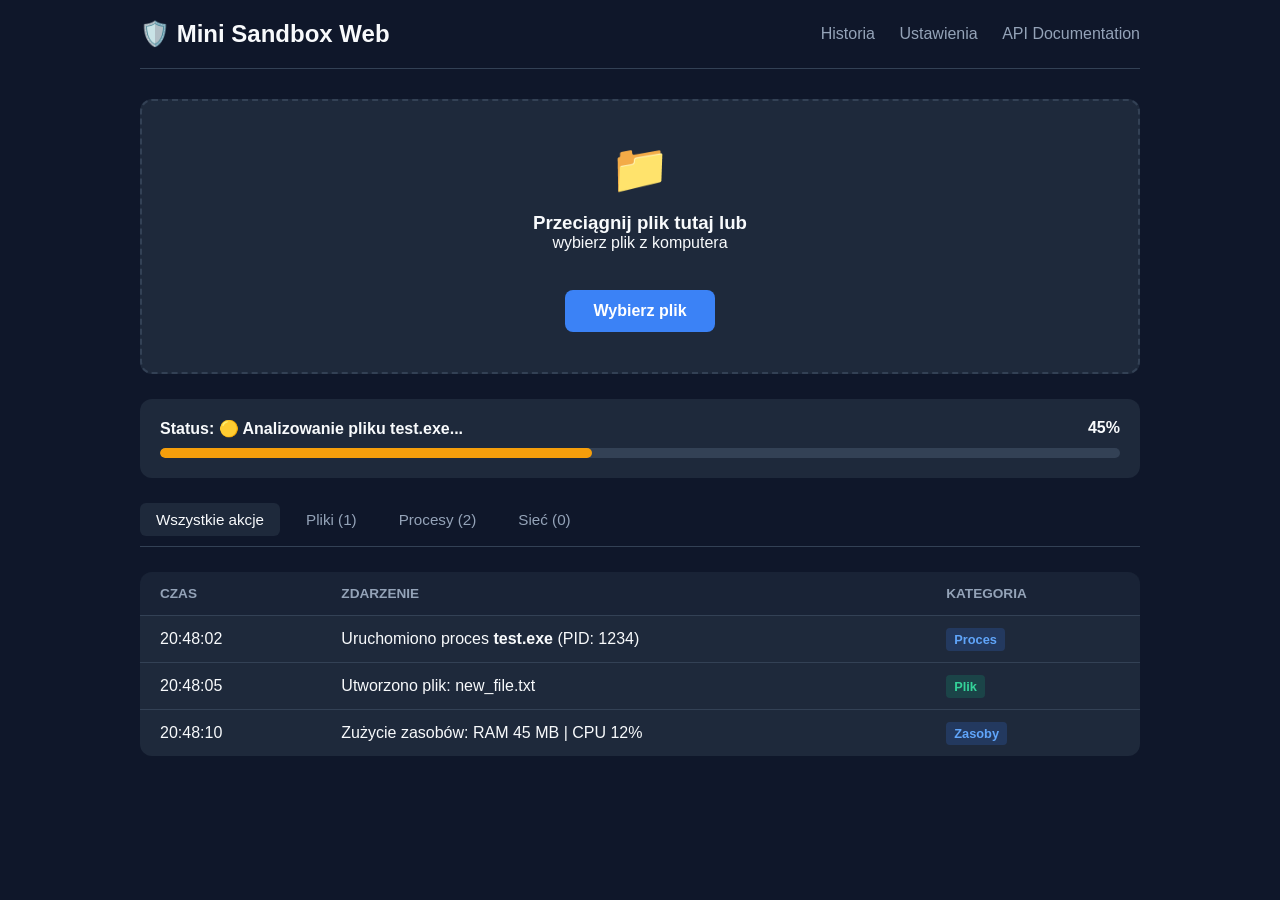
==== index.html @ 750701a5 "Add initial web interface" ====
<!DOCTYPE html>
<html lang="pl">

<head>
  <meta charset="UTF-8">
  <link rel="stylesheet" href="style.css">
  <meta name="viewport" content="width=device-width, initial-scale=1.0">
  <title>Mini Sandbox Web</title>

</head>

<body>

  <header>
    <h1>🛡️ Mini Sandbox Web</h1>
    <nav>
      <a href="#">Historia</a>
      <a href="#">Ustawienia</a>
      <a href="#">API Documentation</a>
    </nav>
  </header>

  <main>
    <!-- Panel Uploadu -->
    <div class="upload-card" id="drop-zone">
      <div class="upload-icon" id="preview-icon">📁</div>
      <img id="image-preview" class="hidden-preview" src="" alt="Podgląd zdjęcia">
      <h3 id="upload-status">Przeciągnij plik tutaj lub</h3>
      <p class="upload-subtext" id="upload-subtext">wybierz plik z komputera</p>
      <br>
      <button class="btn-submit" id="show-btn" onclick="pokazZdjecie()">Wybierz plik</button>
    </div>

    <!-- Kod z wyborem pliku z komputera-->
    <!--<div class="upload-card" id="drop-zone">
      <div class="upload-icon">📁</div>
      <h3>Przeciągnij i upuść plik .exe tutaj</h3>
      <p style="color: var(--text-muted); margin-top: 5px;">lub kliknij, aby wybrać z komputera</p>
      <input type="file" id="file-input" style="display: none;" accept=".exe">
      <br>
      <button class="btn-submit" onclick="document.getElementById('file-input').click()">Wybierz plik</button>
    </div>-->


    <!-- Pasek Postępu Analizy -->
    <div class="status-card">
      <div class="status-header">
        <span>Status: 🟡 Analizowanie pliku test.exe...</span>
        <span>45%</span>
      </div>
      <div class="progress-bar-bg">
        <div class="progress-bar-fill"></div>
      </div>
    </div>

    <!-- Zakładki -->
    <div class="tabs">
      <button class="tab-btn active">Wszystkie akcje</button>
      <button class="tab-btn">Pliki (1)</button>
      <button class="tab-btn">Procesy (2)</button>
      <button class="tab-btn">Sieć (0)</button>
    </div>

    <!-- Tabela z Wynikami na Żywo -->
    <div class="results-card">
      <table>
        <thead>
          <tr>
            <th>Czas</th>
            <th>Zdarzenie</th>
            <th>Kategoria</th>
          </tr>
        </thead>
        <tbody>
          <tr>
            <td>20:48:02</td>
            <td>Uruchomiono proces <b>test.exe</b> (PID: 1234)</td>
            <td><span class="tag tag-process">Proces</span></td>
          </tr>
          <tr>
            <td>20:48:05</td>
            <td>Utworzono plik: <code>new_file.txt</code></td>
            <td><span class="tag tag-file">Plik</span></td>
          </tr>
          <tr>
            <td>20:48:10</td>
            <td>Zużycie zasobów: RAM 45 MB | CPU 12%</td>
            <td><span class="tag tag-process">Zasoby</span></td>
          </tr>
        </tbody>
      </table>
    </div>
  </main>
  <script>
    function pokazZdjecie() {
      // 1. Ukrywamy ikonę folderu
      document.getElementById('preview-icon').style.display = 'none';

      // 2. Wpisujemy ścieżkę do Twojego zdjęcia i je pokazujemy
      const image = document.getElementById('image-preview');
      image.src = 'cam.jpg'; // <-- TUTAJ WPISZ NAZWĘ/ŚCIEŻKĘ DO ZDJĘCIA
      image.style.display = 'flex';
      image.style.justifyContent = 'center';

      // 3. Zmieniamy tekst nagłówka
      document.getElementById('upload-status').textContent = 'Tak to wygląda na ten tydzień :)'; // <-- TUTAJ WPISZ NAPIS

      // 4. Ukrywamy podtekst "aby wyświetlić podgląd"
      document.getElementById('upload-subtext').style.display = 'none';
    }
  </script>
</body>

</html>
---- style.css ----
:root {
  --bg-color: #0f172a;
  --card-bg: #1e293b;
  --accent-color: #3b82f6;
  --accent-hover: #2563eb;
  --text-main: #f8fafc;
  --text-muted: #94a3b8;
  --border-color: #334155;
  --success: #10b981;
  --warning: #f59e0b;
}

* {
  box-sizing: border-box;
  margin: 0;
  padding: 0;
  font-family: 'Segoe UI', Tahoma, Geneva, Verdana, sans-serif;
}

body {
  background-color: var(--bg-color);
  color: var(--text-main);
  display: flex;
  flex-direction: column;
  align-items: center;
  min-height: 100vh;
  padding: 20px;
}

/* Nagłówek */
header {
  width: 100%;
  max-width: 1000px;
  display: flex;
  justify-content: space-between;
  align-items: center;
  padding-bottom: 20px;
  border-bottom: 1px solid var(--border-color);
  margin-bottom: 30px;
}

header h1 {
  font-size: 1.5rem;
  display: flex;
  align-items: center;
  gap: 10px;
}

nav a {
  color: var(--text-muted);
  text-decoration: none;
  margin-left: 20px;
  transition: color 0.2s;
}

nav a:hover {
  color: var(--text-main);
}

/* Główny kontener */
main {
  width: 100%;
  max-width: 1000px;
  display: flex;
  flex-direction: column;
  gap: 25px;
}

/* Karta Upload */
.upload-card {
  background-color: var(--card-bg);
  border: 2px dashed var(--border-color);
  border-radius: 12px;
  padding: 40px 20px;
  text-align: center;
  cursor: pointer;
  transition: border-color 0.3s, background-color 0.3s;
}

.upload-card:hover,
.upload-card.dragover {
  border-color: var(--accent-color);
  background-color: #1e293b80;
}

.upload-icon {
  font-size: 48px;
  margin-bottom: 15px;
}

.btn-submit {
  margin-top: 20px;
  background-color: var(--accent-color);
  color: white;
  border: none;
  padding: 12px 28px;
  font-size: 1rem;
  font-weight: bold;
  border-radius: 8px;
  cursor: pointer;
  transition: background-color 0.2s;
}

.btn-submit:hover {
  background-color: var(--accent-hover);
}

/* Panel Statusu i Pasek Postępu */
.status-card {
  background-color: var(--card-bg);
  border-radius: 12px;
  padding: 20px;
  display: flex;
  flex-direction: column;
  gap: 10px;
}

.status-header {
  display: flex;
  justify-content: space-between;
  font-weight: bold;
}

.progress-bar-bg {
  width: 100%;
  height: 10px;
  background-color: var(--border-color);
  border-radius: 5px;
  overflow: hidden;
}

.progress-bar-fill {
  height: 100%;
  width: 45%;
  /* Przykładowy postęp */
  background-color: var(--warning);
  border-radius: 5px;
  transition: width 0.4s ease;
}

/* Zakładki Wyników */
.tabs {
  display: flex;
  gap: 10px;
  border-bottom: 1px solid var(--border-color);
  padding-bottom: 10px;
}

.tab-btn {
  background: none;
  border: none;
  color: var(--text-muted);
  font-size: 0.95rem;
  padding: 8px 16px;
  cursor: pointer;
  border-radius: 6px;
  transition: all 0.2s;
}

.tab-btn.active,
.tab-btn:hover {
  color: var(--text-main);
  background-color: var(--card-bg);
}

/* Tabela Wyników */
.results-card {
  background-color: var(--card-bg);
  border-radius: 12px;
  overflow: hidden;
}

table {
  width: 100%;
  border-collapse: collapse;
  text-align: left;
}

th,
td {
  padding: 14px 20px;
  border-bottom: 1px solid var(--border-color);
}

th {
  background-color: #0f172a50;
  color: var(--text-muted);
  font-size: 0.85rem;
  text-transform: uppercase;
}

tr:last-child td {
  border-bottom: none;
}

/* Tagi statusów w tabeli */
.tag {
  padding: 4px 8px;
  border-radius: 4px;
  font-size: 0.8rem;
  font-weight: bold;
}

.tag-process {
  background-color: #3b82f630;
  color: #60a5fa;
}

.tag-file {
  background-color: #10b98130;
  color: #34d399;
}

.tag-network {
  background-color: #f59e0b30;
  color: #fbbf24;
}

.hidden-preview {
  display: none;
  max-width: 100%;
  max-height: 500px;
  border-radius: 5px;

  /* Te linie odpowiadają za idealne wyśrodkowanie */
  margin-left: auto;
  margin-right: auto;
  margin-bottom: 15px;
}
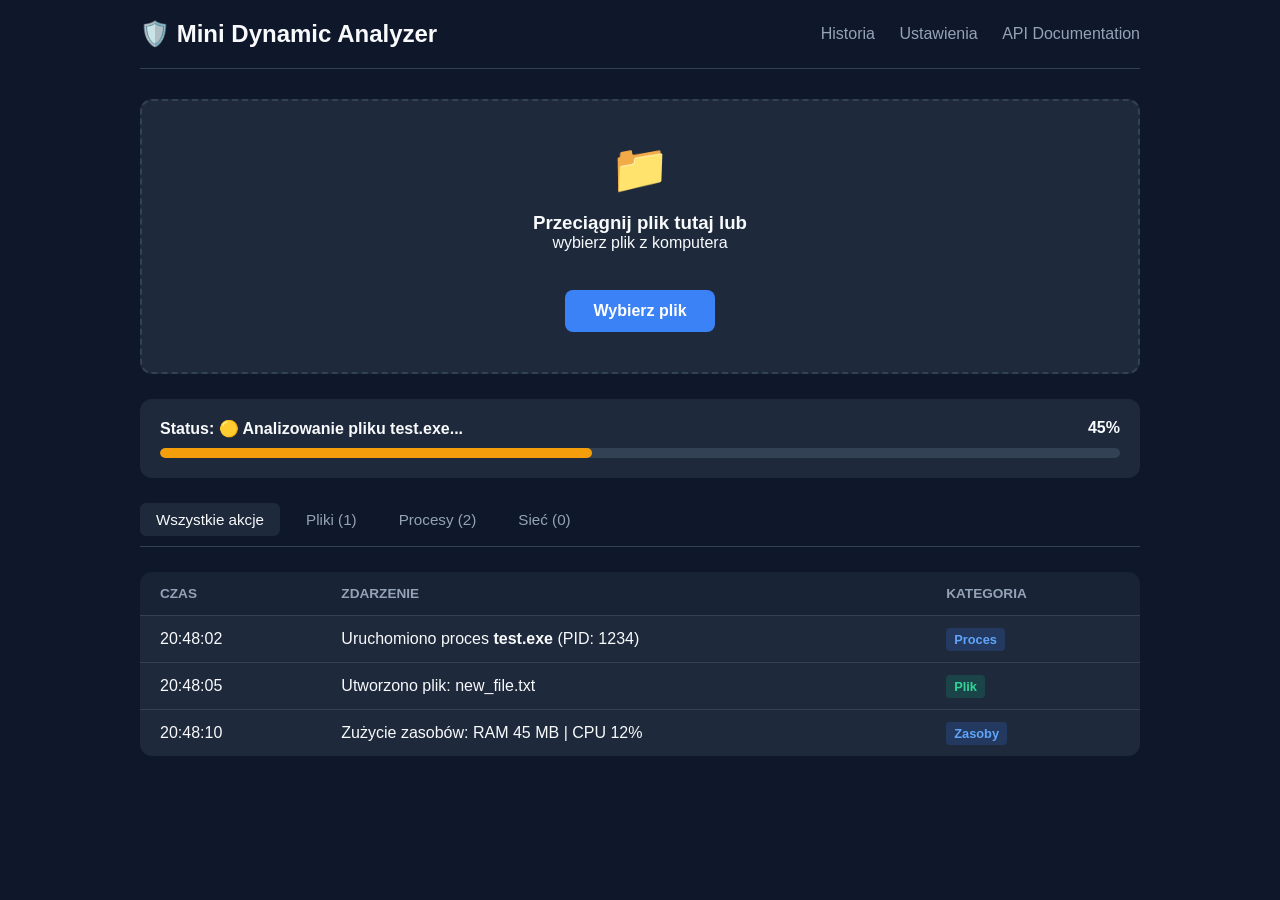
==== commit 05062db1: "Poprawka nazwy" ====
--- a/index.html
+++ b/index.html
@@ -5,14 +5,14 @@
   <meta charset="UTF-8">
   <link rel="stylesheet" href="style.css">
   <meta name="viewport" content="width=device-width, initial-scale=1.0">
-  <title>Mini Sandbox Web</title>
+  <title>Mini Dynamic Analyzer</title>
 
 </head>
 
 <body>
 
   <header>
-    <h1>🛡️ Mini Sandbox Web</h1>
+    <h1>🛡️ Mini Dynamic Analyzer</h1>
     <nav>
       <a href="#">Historia</a>
       <a href="#">Ustawienia</a>
@@ -96,14 +96,14 @@
       // 1. Ukrywamy ikonę folderu
       document.getElementById('preview-icon').style.display = 'none';
 
-      // 2. Wpisujemy ścieżkę do Twojego zdjęcia i je pokazujemy
+      // 2. Wpisujemy ścieżkę do zdjęcia i je pokazujemy
       const image = document.getElementById('image-preview');
-      image.src = 'cam.jpg'; // <-- TUTAJ WPISZ NAZWĘ/ŚCIEŻKĘ DO ZDJĘCIA
+      image.src = 'cam.jpg';
       image.style.display = 'flex';
       image.style.justifyContent = 'center';
 
       // 3. Zmieniamy tekst nagłówka
-      document.getElementById('upload-status').textContent = 'Tak to wygląda na ten tydzień :)'; // <-- TUTAJ WPISZ NAPIS
+      document.getElementById('upload-status').textContent = 'Tak to wygląda na ten tydzień :)';
 
       // 4. Ukrywamy podtekst "aby wyświetlić podgląd"
       document.getElementById('upload-subtext').style.display = 'none';
